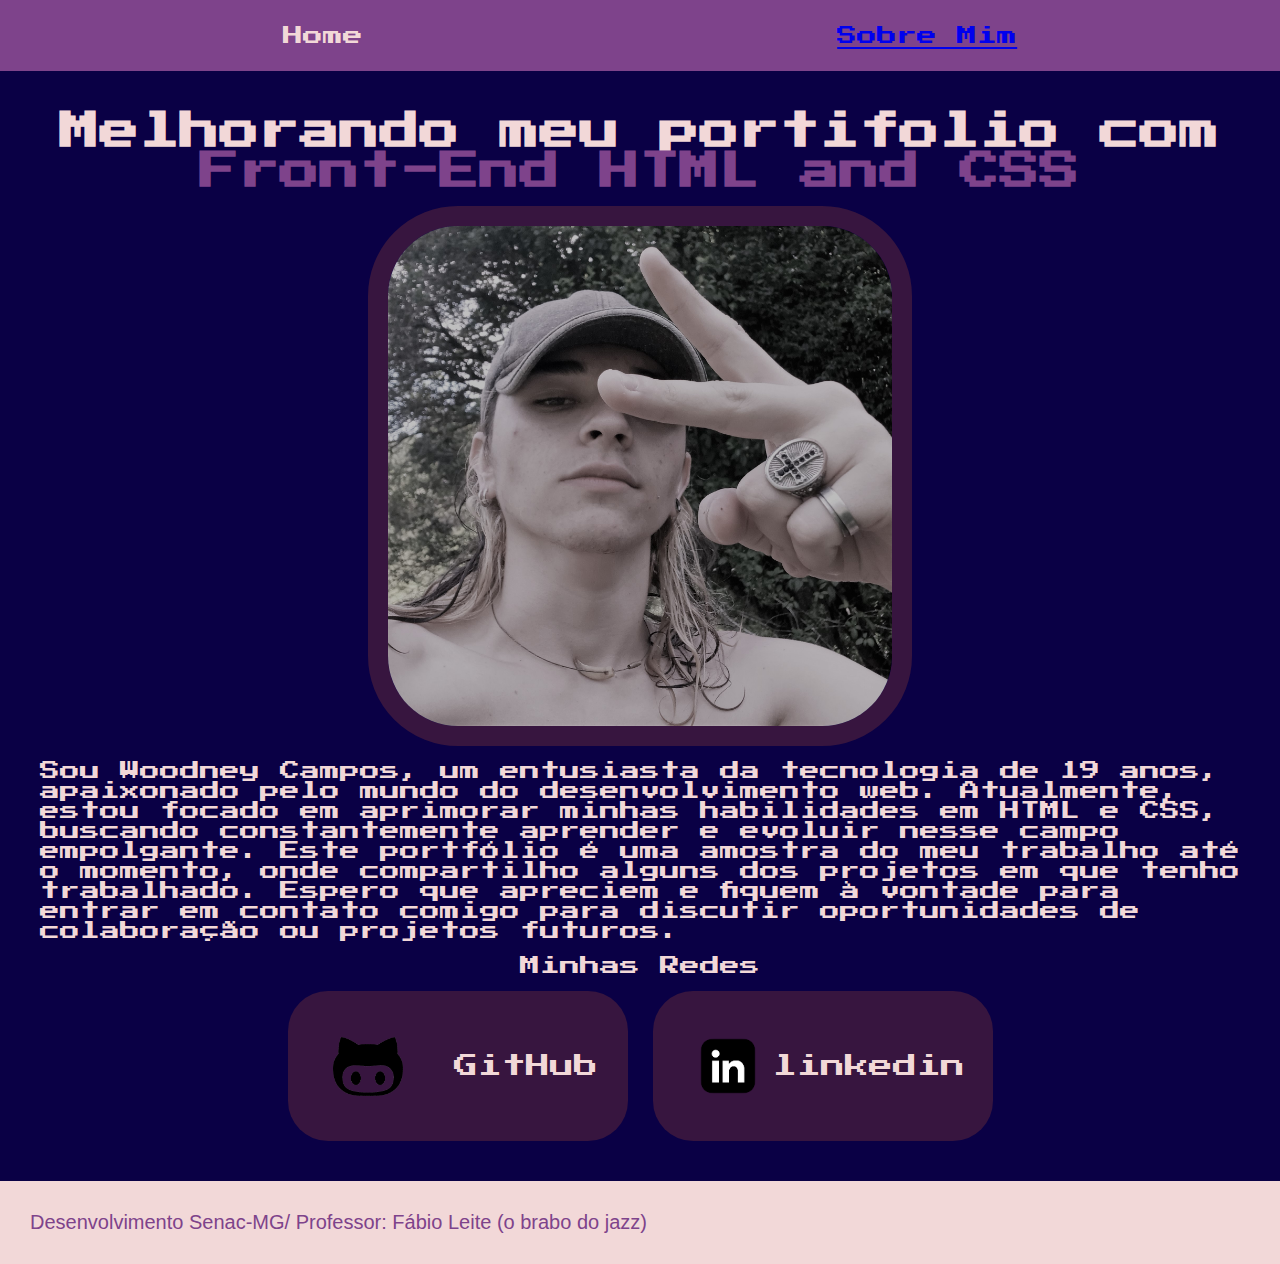
==== index.html @ 0708e17c "Initial commit" ====
<!DOCTYPE html>
<html lang="pt-br">

<head>
    <meta charset="UTF-8">
    <meta name="viewport" content="witd=device-width">
    <title>Portifolio</title>
    <link rel="stylesheet" href="/styles/style.css">
</head>

<body>
    <header class="cabecalho">
        <nav class="cabecalho_link">
            <a class="menu_link">
                <img src="" alt=""> Home</a>
            <a class="menu_link" href="/about.html"> Sobre Mim</a>
        </nav>
    </header>
    <main class="apresentacao">
        <h1>
            <link rel="stylesheet" href="style.css">
            Melhorando meu portifolio com
            <strong>
                Front-End HTML and CSS
            </strong>
        </h1>
        <section>
            <img class="eu" src="/assets/eu.jpg">
        </section>

        <section class="apresentacao_sobre">
            <p> Sou Woodney Campos, um entusiasta da tecnologia de 19 anos, apaixonado pelo mundo
                do
                desenvolvimento web. Atualmente, estou focado em aprimorar minhas habilidades em HTML e CSS, buscando
                constantemente
                aprender e evoluir nesse campo empolgante. Este portfólio é uma amostra do meu trabalho até o momento,
                onde
                compartilho alguns dos projetos em que tenho trabalhado. Espero que apreciem e fiquem à vontade para
                entrar
                em
                contato comigo para discutir oportunidades de colaboração ou projetos futuros.</p>
        </section>
        <p class="redes">
            Minhas Redes</p>
        <div class="apresentacao_links">
            <a class="github" href="https://github.com/Woodneyyy">
                <img src="/assets/R.png" class="githubfavicon">GitHub</a>
            <div class="icon">
                <a class="linkedin" href="https://www.linkedin.com/in/woodney-campos-a884b9271/">
                    <img src="/assets/linkedin.webp" class="linkedinfavicon">linkedin</a>
            </div>
    </main>
    <footer class="rodape">
        <p>Desenvolvimento Senac-MG/
            Professor: Fábio Leite (o brabo do jazz)
        </p>
    </footer>

</body>

</html>
---- styles/style.css ----
@import url('https://fonts.googleapis.com/css2?family=Press+Start+2P&display=swap');

.root{
    --cor-primaria:#0A0045;
    --cor-secundaria:
}

* {

    margin: 0px;
    padding: 0px;
}



body {
    display: flex;
    flex-direction: column;
    background-color: #0A0045;
    color: #F2D8D8;
    box-sizing: border-box;
    font-family: "Press Start 2P", system-ui;
    font-size: 20px;
}
.cabecalho {
    padding: 2%;
    color: #F2D8D8;
    background-color: #7e438b;
}

.cabecalho_link {
    display: flex;
    justify-content: space-around;

}
strong {
    display: flex;
    justify-content: center;
    color: #7e438b;
    font-weight: bold;
}

.apresentacao {
    display: flex;
    flex-direction: column;
    margin: 20px;
    padding: 20px;
    align-items: center;
    gap: 15px;
}

.eu {
    height: 500px;
    border: solid #37153f 20px;
    border-radius: 90px;
    padding: 0px 0px;

}

.linkedin {
    display: flex;
    justify-content: space-between;
    align-items: center;
    color: #F2D8D8;
    font-size: 30px;
    background-color: #37153f;
    color: #F2D8D8;
    width: 280px;
    border-radius: 40px;
    font-size: 24px;
    font-weight: 24px;
    padding: 30px 30px;
    text-decoration: none;
}

.github {
    display: flex;
    justify-content: space-between;
    align-items: center;
    color: #F2D8D8;
    font-size: 30px;
    background-color: #37153f;
    color: #F2D8D8;
    width: 280px;
    border-radius: 40px;
    font-size: 24px;
    font-weight: 24px;
    padding: 30px 30px;
    text-decoration: none;
}

a:hover {
    background-color: #2B0434;

}

.githubfavicon {
    width: 70px;
    padding: 15px;
}

.linkedinfavicon {
    width: 90px;
}

.rodape {

    justify-content: flex-end;
    font-family: 'Franklin Gothic Medium', 'Arial Narrow', Arial, sans-serif;
    padding: 30px;
    color: #7e438b;
    background-color: #F2D8D8;
}

.apresentacao_links {
    display: flex;
    gap: 25px;
    justify-content: space-between;
}

@media(max-width:900px) {

    .apresentacao {
        flex-direction: column;
        display: flex;
        width: 80%;

    }

}
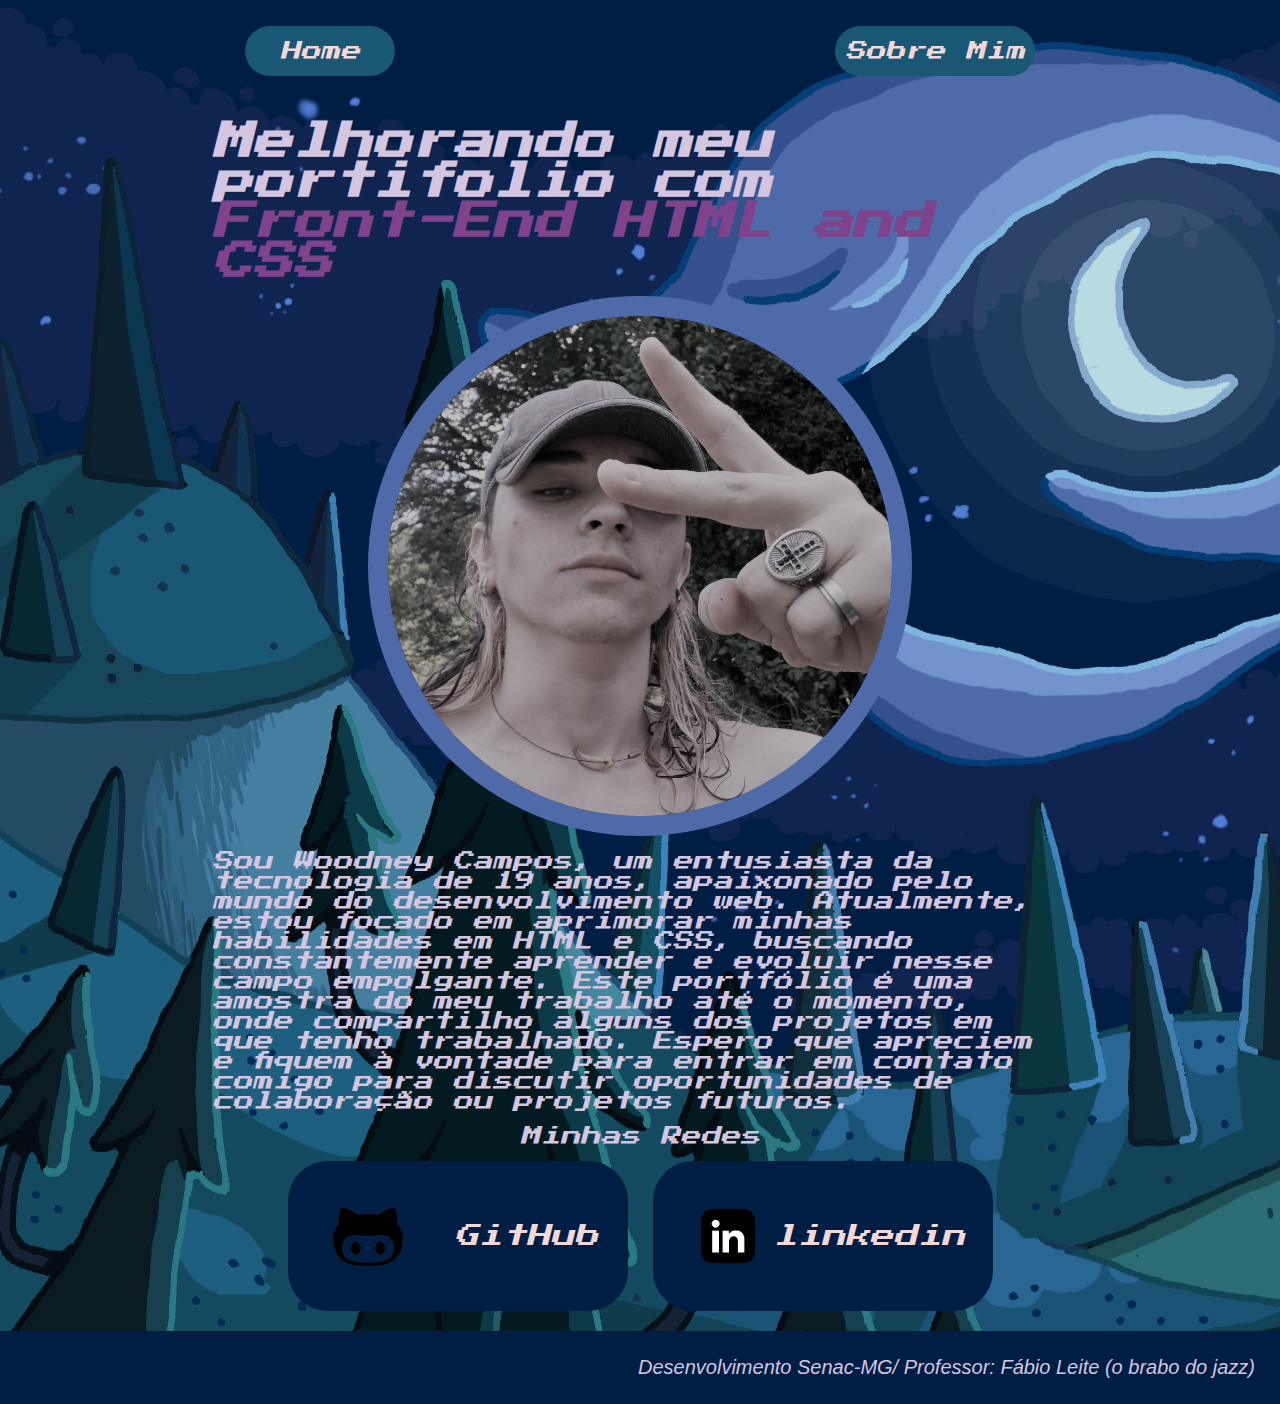
==== commit a4f33a51: "update" ====
--- a/index.html
+++ b/index.html
@@ -9,9 +9,12 @@
 </head>
 
 <body>
+    <sectionimg class="fundo_pagina_1" src="/assets/wallpaper.jpg">
+    </section>
+
     <header class="cabecalho">
         <nav class="cabecalho_link">
-            <a class="menu_link">
+            <a class="menu_link_home">
                 <img src="" alt=""> Home</a>
             <a class="menu_link" href="/about.html"> Sobre Mim</a>
         </nav>
--- a/styles/style.css
+++ b/styles/style.css
@@ -1,8 +1,9 @@
 @import url('https://fonts.googleapis.com/css2?family=Press+Start+2P&display=swap');
 
-.root{
-    --cor-primaria:#0A0045;
-    --cor-secundaria:
+:root {
+    --cor-primaria: #BAC0DE;
+    --cor-secundaria: #1A5774 ;
+    --cor-rodape: #D4C5E0;
 }
 
 * {
@@ -16,16 +17,50 @@
 body {
     display: flex;
     flex-direction: column;
-    background-color: #0A0045;
-    color: #F2D8D8;
+    text-align:start;
+    color: #D4C5E0;
+    font-style:oblique;
     box-sizing: border-box;
     font-family: "Press Start 2P", system-ui;
     font-size: 20px;
 }
+.fundo_pagina_1{
+    background-image: url(/assets/wallpaper.jpg);
+    background: cover;
+}
+
+
 .cabecalho {
+    background-image: url(/assets/wallpaper.jpg);
     padding: 2%;
     color: #F2D8D8;
-    background-color: #7e438b;
+    background-color: var(--cor-secundaria);
+}
+
+.menu_link {
+    display: flex;
+    justify-content: center;
+    flex-direction: column;
+    align-items: center;
+    text-decoration: none;
+    width: 200px;
+    border-radius: 40px;
+    background-color:#1A5774;
+    padding: 15px 0 15px 0;
+    color: #F2D8D8;
+}
+
+.menu_link_home {
+    padding: 15px 0 15px 0;
+    display: flex;
+    justify-content: center;
+    flex-direction: column;
+    align-items: center;
+    width: 150px;
+    border-radius: 40px;
+    background-color: #1A5774;
+    color: #F2D8D8;
+    text-decoration: none;
 }
 
 .cabecalho_link {
@@ -33,6 +68,7 @@
     justify-content: space-around;
 
 }
+
 strong {
     display: flex;
     justify-content: center;
@@ -41,9 +77,10 @@
 }
 
 .apresentacao {
+    color: #D4C5E0;
     display: flex;
     flex-direction: column;
-    margin: 20px;
+    margin: 0 15%;
     padding: 20px;
     align-items: center;
     gap: 15px;
@@ -51,8 +88,8 @@
 
 .eu {
     height: 500px;
-    border: solid #37153f 20px;
-    border-radius: 90px;
+    border: solid #4E6AA9 20px;
+    border-radius: 90%;
     padding: 0px 0px;
 
 }
@@ -63,7 +100,7 @@
     align-items: center;
     color: #F2D8D8;
     font-size: 30px;
-    background-color: #37153f;
+    background-color: #001E44;
     color: #F2D8D8;
     width: 280px;
     border-radius: 40px;
@@ -79,7 +116,7 @@
     align-items: center;
     color: #F2D8D8;
     font-size: 30px;
-    background-color: #37153f;
+    background-color: #001E44;
     color: #F2D8D8;
     width: 280px;
     border-radius: 40px;
@@ -90,8 +127,10 @@
 }
 
 a:hover {
-    background-color: #2B0434;
-
+    background-color: #1A5774;
+    box-shadow: 0 0 40px 40px #001E44 inset, 0 0 0 0 #031A20;
+    -webkit-transition: all 600ms ease-in-out;
+    transition: all 600ms ease-in-out;
 }
 
 .githubfavicon {
@@ -103,13 +142,14 @@
     width: 90px;
 }
 
+
 .rodape {
-
+    display: flex;
     justify-content: flex-end;
     font-family: 'Franklin Gothic Medium', 'Arial Narrow', Arial, sans-serif;
-    padding: 30px;
-    color: #7e438b;
-    background-color: #F2D8D8;
+    padding: 25px;
+    color: var(--cor-rodape);
+    background-color: #001E44;
 }
 
 .apresentacao_links {
@@ -121,10 +161,31 @@
 @media(max-width:900px) {
 
     .apresentacao {
-        flex-direction: column;
         display: flex;
+        justify-content: center;
+        align-items: center;
+        flex-direction: row;
         width: 80%;
+    }
+}
 
-    }
+.sobre_mim_pag_2 {
+    display: flex;
+    flex-direction: column;
+    text-align: center;
+    font-size:medium;
+    gap: 30px;
 
+
+}
+
+.foto_minha {
+    width: 400px;
+    border-radius: 30px;
+    border: #6A37DB solid 10px;
+    gap: 15px;
+}
+
+.fundo_page_2{
+    background-image: url(/assets/time_adventure.jpg);
 }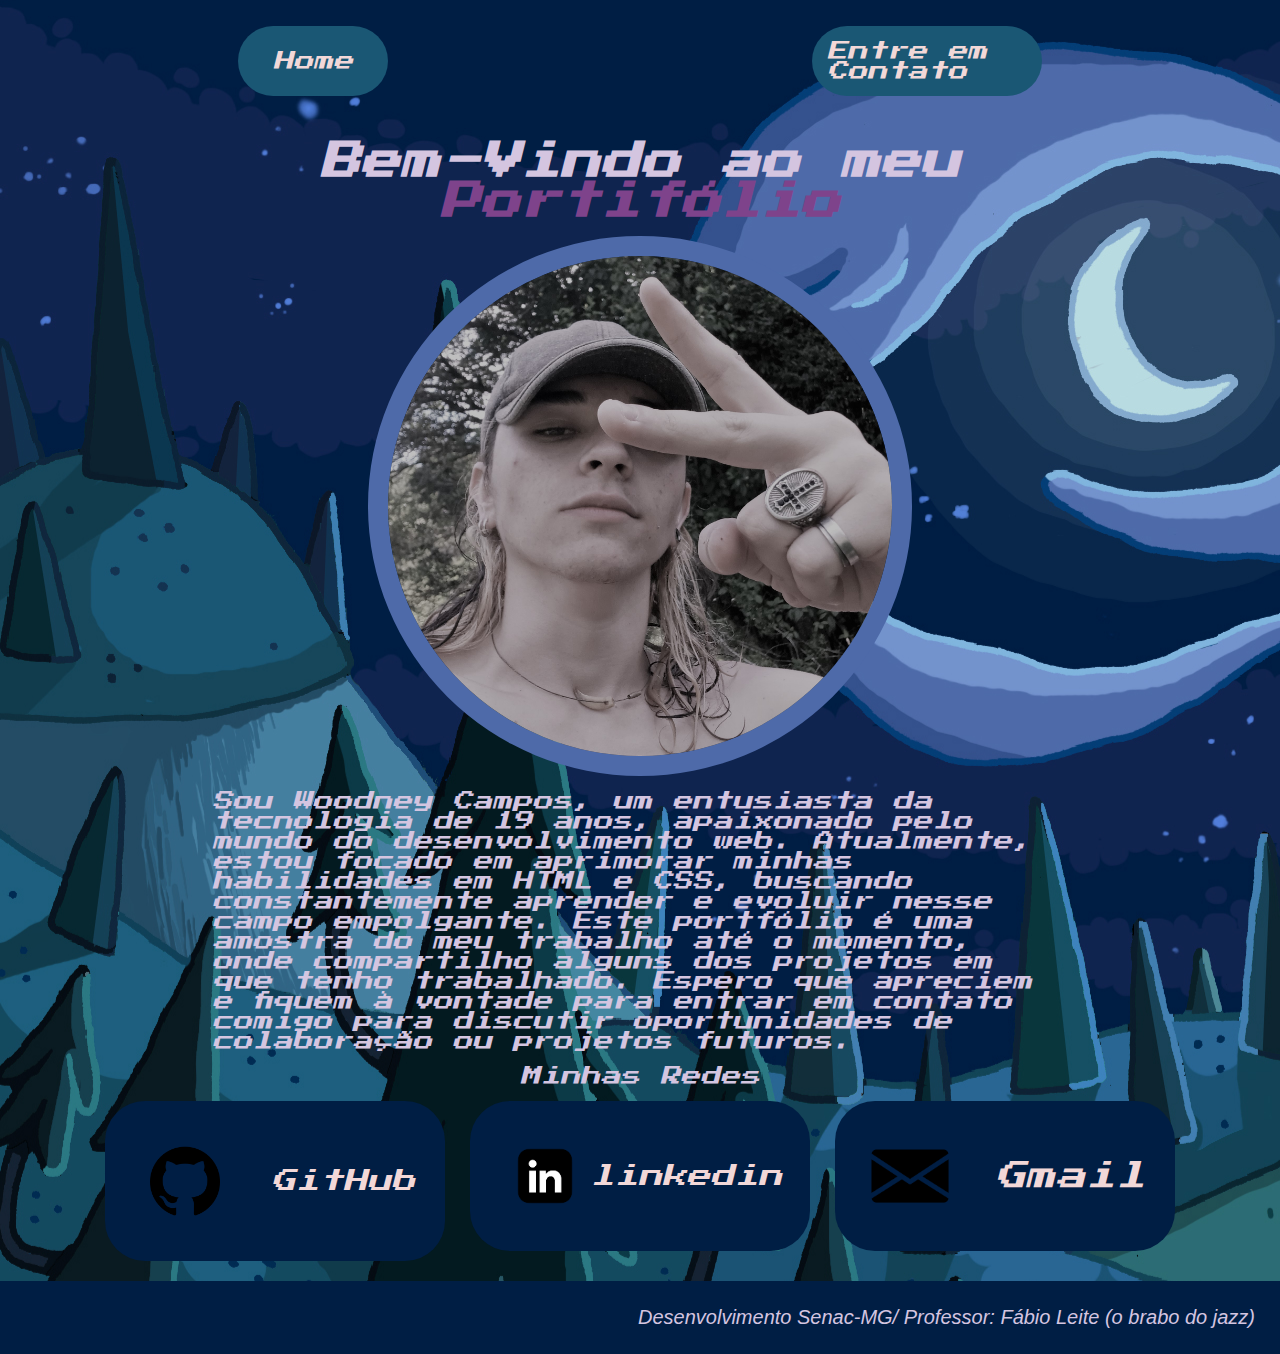
==== commit 2065db11: "update" ====
--- a/index.html
+++ b/index.html
@@ -4,60 +4,68 @@
 <head>
     <meta charset="UTF-8">
     <meta name="viewport" content="witd=device-width">
-    <title>Portifolio</title>
+    <title>Portifólio Woodney</title>
     <link rel="stylesheet" href="/styles/style.css">
+    <link rel="icon" type="image/x-icon" href="/assets/favicon_io (1)/favicon.ico">
 </head>
 
 <body>
     <sectionimg class="fundo_pagina_1" src="/assets/wallpaper.jpg">
-    </section>
-
-    <header class="cabecalho">
-        <nav class="cabecalho_link">
-            <a class="menu_link_home">
-                <img src="" alt=""> Home</a>
-            <a class="menu_link" href="/about.html"> Sobre Mim</a>
-        </nav>
-    </header>
-    <main class="apresentacao">
-        <h1>
-            <link rel="stylesheet" href="style.css">
-            Melhorando meu portifolio com
-            <strong>
-                Front-End HTML and CSS
-            </strong>
-        </h1>
-        <section>
-            <img class="eu" src="/assets/eu.jpg">
         </section>
 
-        <section class="apresentacao_sobre">
-            <p> Sou Woodney Campos, um entusiasta da tecnologia de 19 anos, apaixonado pelo mundo
-                do
-                desenvolvimento web. Atualmente, estou focado em aprimorar minhas habilidades em HTML e CSS, buscando
-                constantemente
-                aprender e evoluir nesse campo empolgante. Este portfólio é uma amostra do meu trabalho até o momento,
-                onde
-                compartilho alguns dos projetos em que tenho trabalhado. Espero que apreciem e fiquem à vontade para
-                entrar
-                em
-                contato comigo para discutir oportunidades de colaboração ou projetos futuros.</p>
-        </section>
-        <p class="redes">
-            Minhas Redes</p>
-        <div class="apresentacao_links">
-            <a class="github" href="https://github.com/Woodneyyy">
-                <img src="/assets/R.png" class="githubfavicon">GitHub</a>
-            <div class="icon">
-                <a class="linkedin" href="https://www.linkedin.com/in/woodney-campos-a884b9271/">
-                    <img src="/assets/linkedin.webp" class="linkedinfavicon">linkedin</a>
-            </div>
-    </main>
-    <footer class="rodape">
-        <p>Desenvolvimento Senac-MG/
-            Professor: Fábio Leite (o brabo do jazz)
-        </p>
-    </footer>
+        <header class="cabecalho">
+            <nav class="cabecalho_link">
+                <a class="menu_link_home">
+                    <img src="" alt=""> Home</a>
+                <a class="entre_contato" href="/about.html"> Entre em Contato</a>
+            </nav>
+        </header>
+        <main class="apresentacao">
+            <h1>
+                <link rel="stylesheet" href="style.css">
+                Bem-Vindo ao meu
+                <strong>
+                    Portifólio
+                </strong>
+            </h1>
+            <section>
+                <img class="eu" src="/assets/eu.jpg">
+            </section>
+
+            <section class="apresentacao_sobre">
+                <p> Sou Woodney Campos, um entusiasta da tecnologia de 19 anos, apaixonado pelo mundo
+                    do
+                    desenvolvimento web. Atualmente, estou focado em aprimorar minhas habilidades em HTML e CSS,
+                    buscando
+                    constantemente
+                    aprender e evoluir nesse campo empolgante. Este portfólio é uma amostra do meu trabalho até o
+                    momento,
+                    onde
+                    compartilho alguns dos projetos em que tenho trabalhado. Espero que apreciem e fiquem à vontade para
+                    entrar
+                    em
+                    contato comigo para discutir oportunidades de colaboração ou projetos futuros.</p>
+            </section>
+            <p class="redes">
+                Minhas Redes</p>
+                <div class="apresentacao_links">
+                <a class="github" href="https://github.com/Woodneyyy">
+                    <img src="/assets/github.png" class="githubfavicon">GitHub</a>
+                <div class="icon">
+                    <a class="linkedin" href="https://www.linkedin.com/in/woodney-campos-a884b9271/">
+                        <img src="/assets/linkedin.webp" class="linkedinfavicon">linkedin</a>
+                </div>
+                <div class="icon">
+                    <a class="email" href="https://mail.google.com/mail/u/0/#inbox?compose=GTvVlcSHxGqkKzxvTqDtRSCMKTtVQlWNcqLhRLKDmPqbNMDVlcxdLSbFZMgkjqhjDnvLRXKLKVJWL">
+                        <img src="/assets/gmail.png" class="linkedinfavicon" href="">Gmail</a>
+                </div>
+
+        </main>
+        <footer class="rodape">
+            <p>Desenvolvimento Senac-MG/
+                Professor: Fábio Leite (o brabo do jazz)
+            </p>
+        </footer>
 
 </body>
 
--- a/styles/style.css
+++ b/styles/style.css
@@ -37,16 +37,15 @@
     background-color: var(--cor-secundaria);
 }
 
-.menu_link {
+.entre_contato {
     display: flex;
     justify-content: center;
-    flex-direction: column;
     align-items: center;
     text-decoration: none;
     width: 200px;
     border-radius: 40px;
     background-color:#1A5774;
-    padding: 15px 0 15px 0;
+    padding: 15px 15px 15px 15px;
     color: #F2D8D8;
 }
 
@@ -54,7 +53,6 @@
     padding: 15px 0 15px 0;
     display: flex;
     justify-content: center;
-    flex-direction: column;
     align-items: center;
     width: 150px;
     border-radius: 40px;
@@ -125,6 +123,20 @@
     padding: 30px 30px;
     text-decoration: none;
 }
+.email{
+    display: flex;
+    justify-content: space-between;
+    align-items: center;
+    color: #F2D8D8;
+    font-size: 30px;
+    background-color: #001E44;
+    color: #F2D8D8;
+    width: 280px;
+    border-radius: 40px;
+    padding: 30px 30px;
+    text-decoration: none;
+}
+
 
 a:hover {
     background-color: #1A5774;
@@ -179,13 +191,6 @@
 
 }
 
-.foto_minha {
-    width: 400px;
-    border-radius: 30px;
-    border: #6A37DB solid 10px;
-    gap: 15px;
-}
-
 .fundo_page_2{
     background-image: url(/assets/time_adventure.jpg);
 }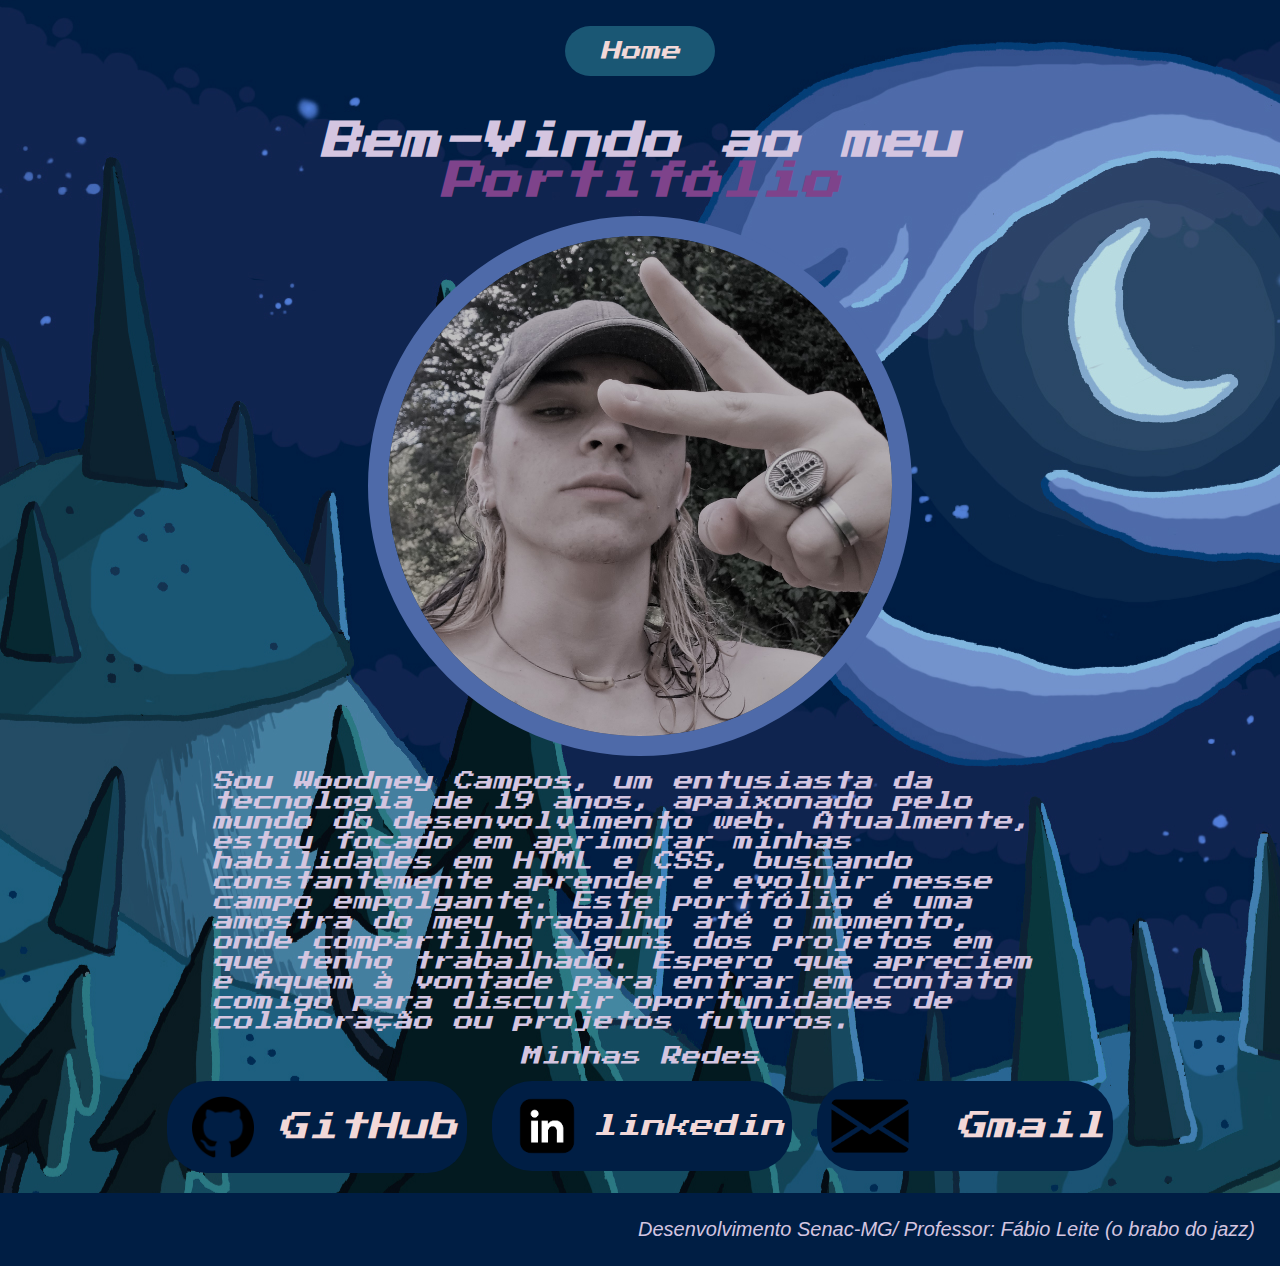
==== commit d71b2f75: "upload" ====
--- a/index.html
+++ b/index.html
@@ -17,7 +17,6 @@
             <nav class="cabecalho_link">
                 <a class="menu_link_home">
                     <img src="" alt=""> Home</a>
-                <a class="entre_contato" href="/about.html"> Entre em Contato</a>
             </nav>
         </header>
         <main class="apresentacao">
@@ -56,7 +55,7 @@
                         <img src="/assets/linkedin.webp" class="linkedinfavicon">linkedin</a>
                 </div>
                 <div class="icon">
-                    <a class="email" href="https://mail.google.com/mail/u/0/#inbox?compose=GTvVlcSHxGqkKzxvTqDtRSCMKTtVQlWNcqLhRLKDmPqbNMDVlcxdLSbFZMgkjqhjDnvLRXKLKVJWL">
+                    <a class="email" href="https://mail.google.com/mail/u/0/#inbox?compose=CllgCHrfTDvVHXrrzpGpLCRMKHMMTPHMKznWttSClTmSSBLmFCrMpCvlQcJJKwGkkZdXWGLmXFg">
                         <img src="/assets/gmail.png" class="linkedinfavicon" href="">Gmail</a>
                 </div>
 
--- a/styles/style.css
+++ b/styles/style.css
@@ -34,7 +34,6 @@
     background-image: url(/assets/wallpaper.jpg);
     padding: 2%;
     color: #F2D8D8;
-    background-color: var(--cor-secundaria);
 }
 
 .entre_contato {
@@ -104,12 +103,13 @@
     border-radius: 40px;
     font-size: 24px;
     font-weight: 24px;
-    padding: 30px 30px;
+    margin:0px;
+    padding: 0px 10px;
     text-decoration: none;
 }
 
 .github {
-    display: flex;
+    display: flex;                                          
     justify-content: space-between;
     align-items: center;
     color: #F2D8D8;
@@ -118,9 +118,7 @@
     color: #F2D8D8;
     width: 280px;
     border-radius: 40px;
-    font-size: 24px;
-    font-weight: 24px;
-    padding: 30px 30px;
+    padding: 0px 10px;
     text-decoration: none;
 }
 .email{
@@ -133,7 +131,7 @@
     color: #F2D8D8;
     width: 280px;
     border-radius: 40px;
-    padding: 30px 30px;
+    padding: 0px 8px;
     text-decoration: none;
 }
 
@@ -146,7 +144,7 @@
 }
 
 .githubfavicon {
-    width: 70px;
+    width: 62px;
     padding: 15px;
 }
 
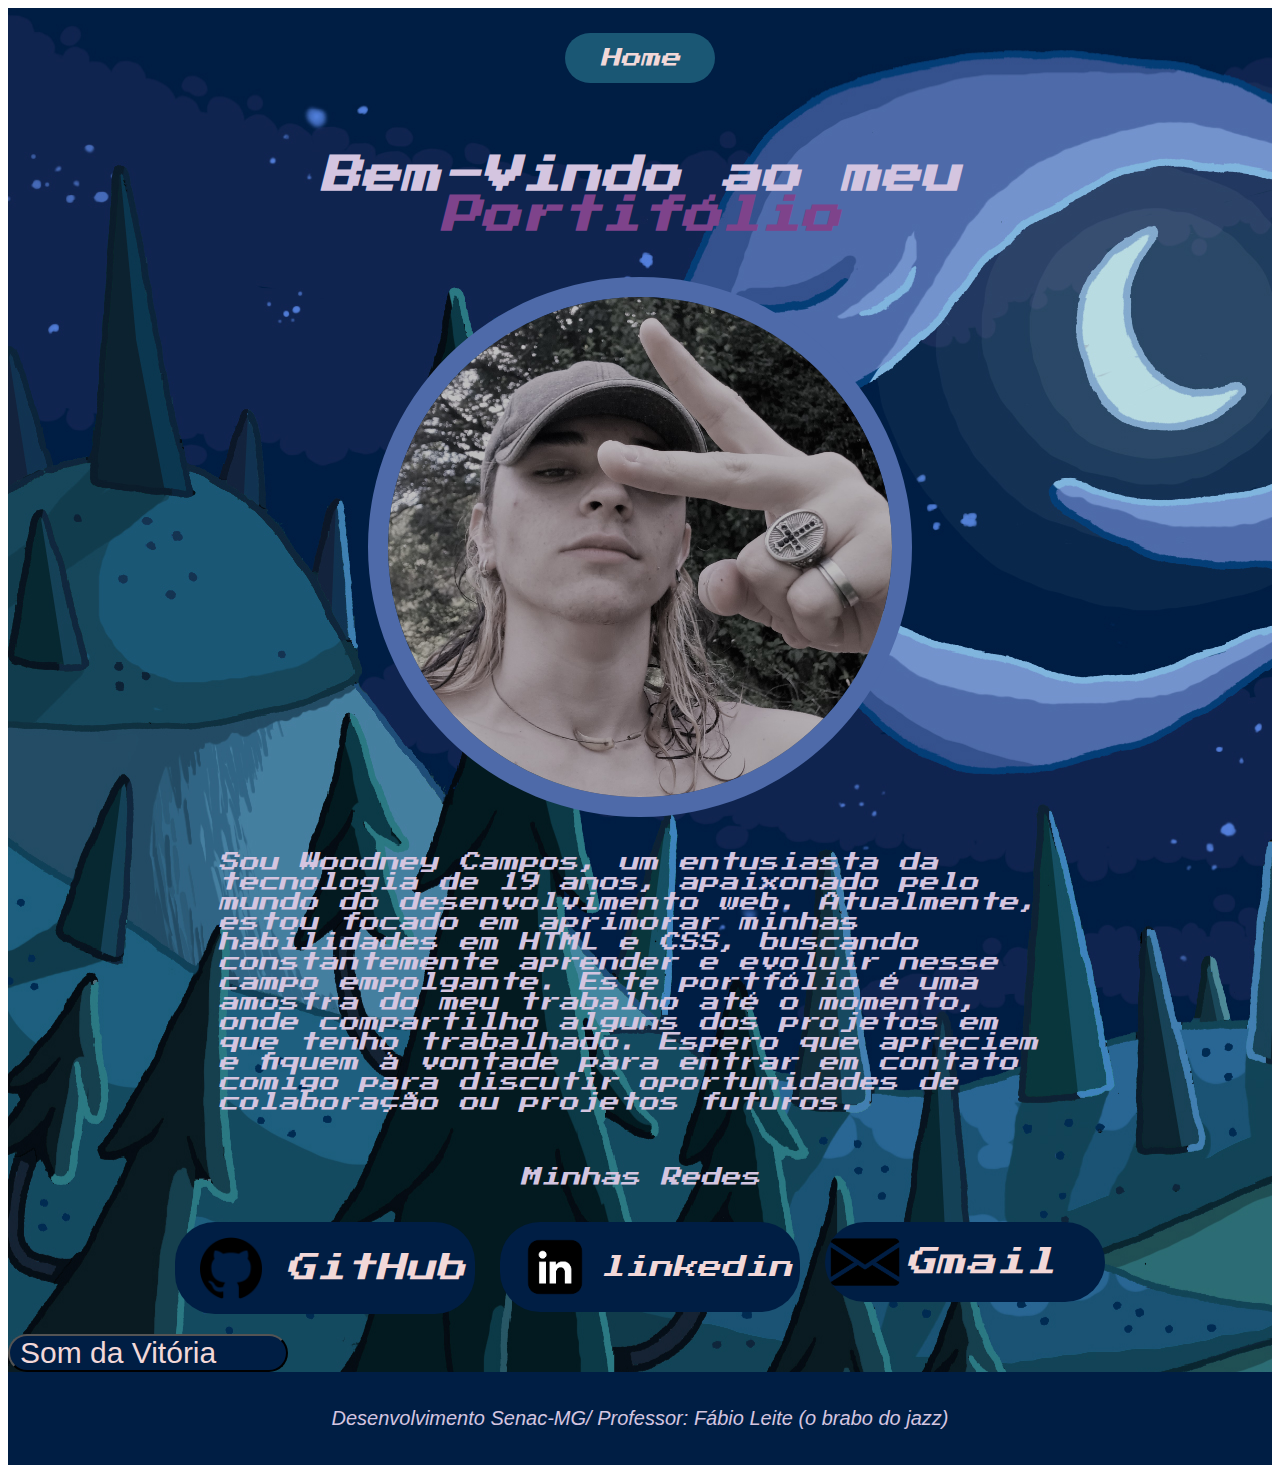
==== commit 1a70cad1: "update(finalcurso)" ====
--- a/index.html
+++ b/index.html
@@ -56,10 +56,12 @@
                 </div>
                 <div class="icon">
                     <a class="email" href="https://mail.google.com/mail/u/0/#inbox?compose=CllgCHrfTDvVHXrrzpGpLCRMKHMMTPHMKznWttSClTmSSBLmFCrMpCvlQcJJKwGkkZdXWGLmXFg">
-                        <img src="/assets/gmail.png" class="linkedinfavicon" href="">Gmail</a>
+                        <img src="/assets/gmail.png" class="emailfavicon" href="">Gmail</a>
                 </div>
 
         </main>
+        <audio id="sound1" src="/assets/sound/eagle-earrape (online-audio-converter.com).wav"></audio>
+            <button class="github" onclick="document.getElementById('sound1').play();">Som da Vitória </button>
         <footer class="rodape">
             <p>Desenvolvimento Senac-MG/
                 Professor: Fábio Leite (o brabo do jazz)
--- a/styles/style.css
+++ b/styles/style.css
@@ -8,7 +8,6 @@
 
 * {
 
-    margin: 0px;
     padding: 0px;
 }
 
@@ -123,7 +122,6 @@
 }
 .email{
     display: flex;
-    justify-content: space-between;
     align-items: center;
     color: #F2D8D8;
     font-size: 30px;
@@ -131,7 +129,7 @@
     color: #F2D8D8;
     width: 280px;
     border-radius: 40px;
-    padding: 0px 8px;
+    padding: 0px 0px;
     text-decoration: none;
 }
 
@@ -152,12 +150,16 @@
     width: 90px;
 }
 
+.emailfavicon{
+    display: flex;
+    width: 80px;
+}
 
 .rodape {
     display: flex;
-    justify-content: flex-end;
+    justify-content:center;
     font-family: 'Franklin Gothic Medium', 'Arial Narrow', Arial, sans-serif;
-    padding: 25px;
+    padding: 15px;
     color: var(--cor-rodape);
     background-color: #001E44;
 }
